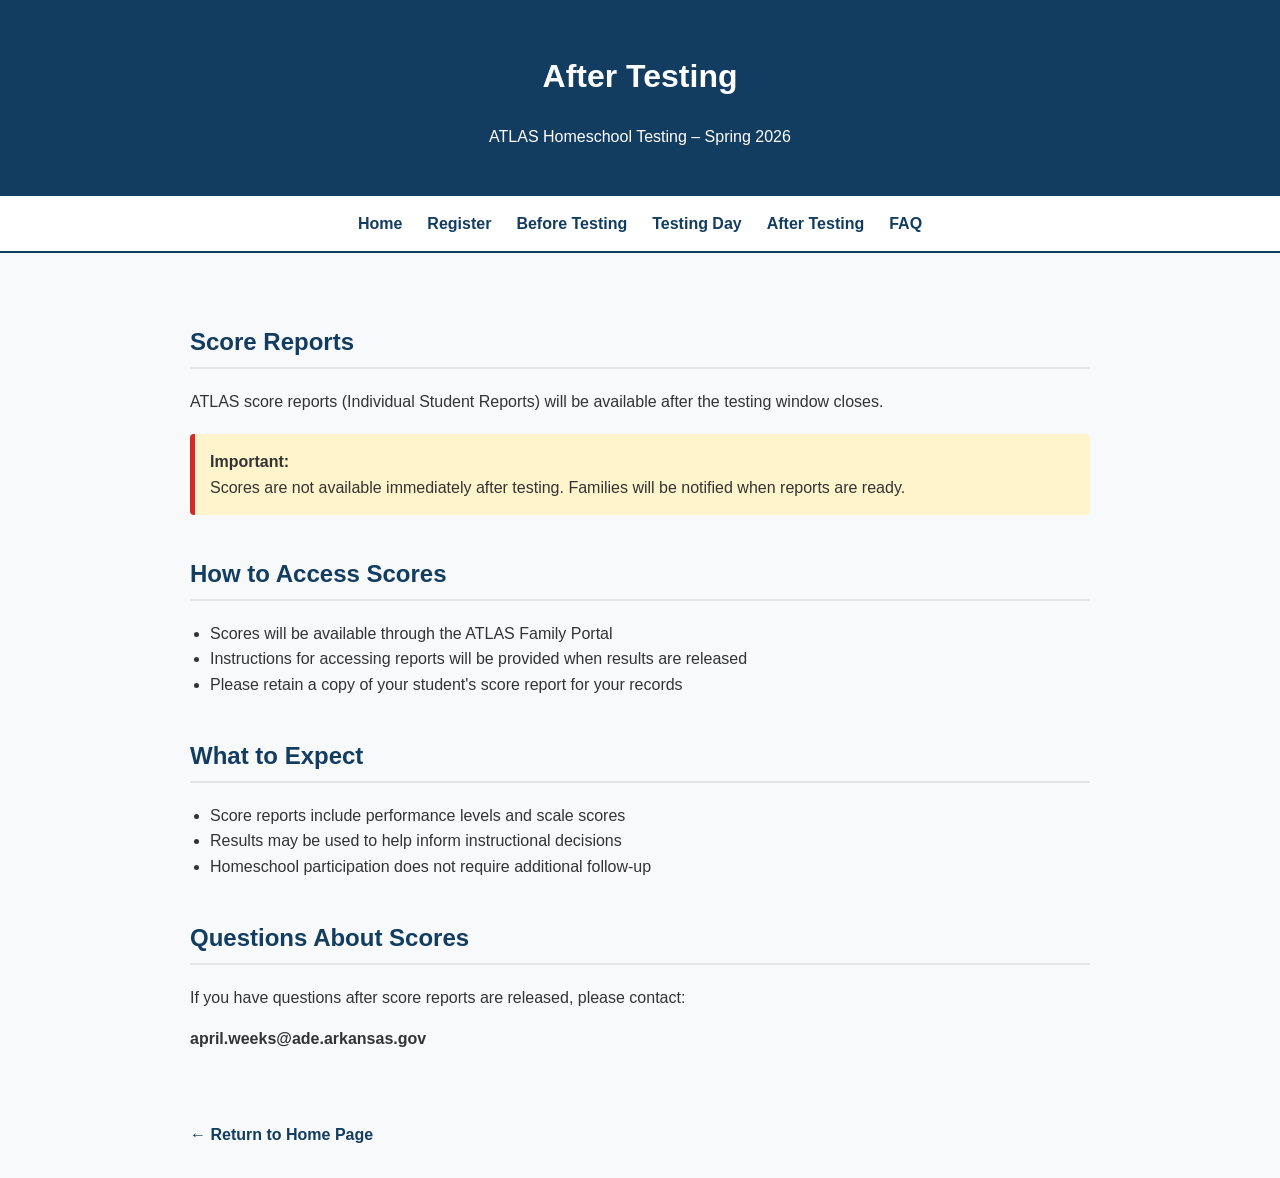
==== after-testing.html @ 2f300b44 "Update after-testing.html" ====
<!DOCTYPE html>
<html lang="en">
<head>
  <meta charset="UTF-8">
  <title>After Testing - ATLAS Homeschool Testing</title>

  <style>
    body {
      font-family: Arial, Helvetica, sans-serif;
      margin: 0;
      background-color: #f7f9fb;
      color: #333;
      line-height: 1.6;
    }

    header {
      background-color: #123c60;
      color: white;
      text-align: center;
      padding: 30px 20px;
    }

    .container {
      max-width: 900px;
      margin: auto;
      padding: 30px 20px;
    }

    h2 {
      color: #123c60;
      margin-top: 40px;
      border-bottom: 2px solid #e5e5e5;
      padding-bottom: 5px;
    }

    .alert {
      background-color: #fff4cc;
      border-left: 5px solid #d42927;
      padding: 15px;
      margin-top: 20px;
      border-radius: 4px;
    }

    ul {
      padding-left: 20px;
    }

    .container > div {
      margin-bottom: 40px;
    }

    a.back {
      display: inline-block;
      margin-top: 30px;
      color: #123c60;
      text-decoration: none;
      font-weight: bold;
    }

    a.back:hover {
      text-decoration: underline;
    }
    nav {
  background-color: white;
  display: flex;
  justify-content: center;
  gap: 25px;
  padding: 15px;
  border-bottom: 2px solid #123c60;
}

nav a {
  text-decoration: none;
  color: #123c60;
  font-weight: bold;
}

nav a:hover {
  color: #156f49;
}
  </style>
</head>

<body>

<header>
  <h1>After Testing</h1>
  <p>ATLAS Homeschool Testing – Spring 2026</p>
</header>
  
<nav>
  <a href="index.html">Home</a>
  <a href="registration.html">Register</a>
  <a href="before-testing.html">Before Testing</a>
  <a href="testing-day.html">Testing Day</a>
  <a href="after-testing.html" class="active">After Testing</a>
  <a href="faq.html">FAQ</a>
</nav>
  
<div class="container">

  <div>
    <h2>Score Reports</h2>
    <p>
      ATLAS score reports (Individual Student Reports) will be available after the testing window closes.
    </p>

    <div class="alert">
      <strong>Important:</strong><br>
      Scores are not available immediately after testing. Families will be notified when reports are ready.
    </div>
  </div>

  <div>
    <h2>How to Access Scores</h2>
    <ul>
      <li>Scores will be available through the ATLAS Family Portal</li>
      <li>Instructions for accessing reports will be provided when results are released</li>
      <li>Please retain a copy of your student's score report for your records</li>
    </ul>
  </div>

  <div>
    <h2>What to Expect</h2>
    <ul>
      <li>Score reports include performance levels and scale scores</li>
      <li>Results may be used to help inform instructional decisions</li>
      <li>Homeschool participation does not require additional follow-up</li>
    </ul>
  </div>

  <div>
    <h2>Questions About Scores</h2>
    <p>If you have questions after score reports are released, please contact:</p>
    <p><strong>april.weeks@ade.arkansas.gov</strong></p>
  </div>

  <a class="back" href="index.html">← Return to Home Page</a>

</div>

</body>
</html>
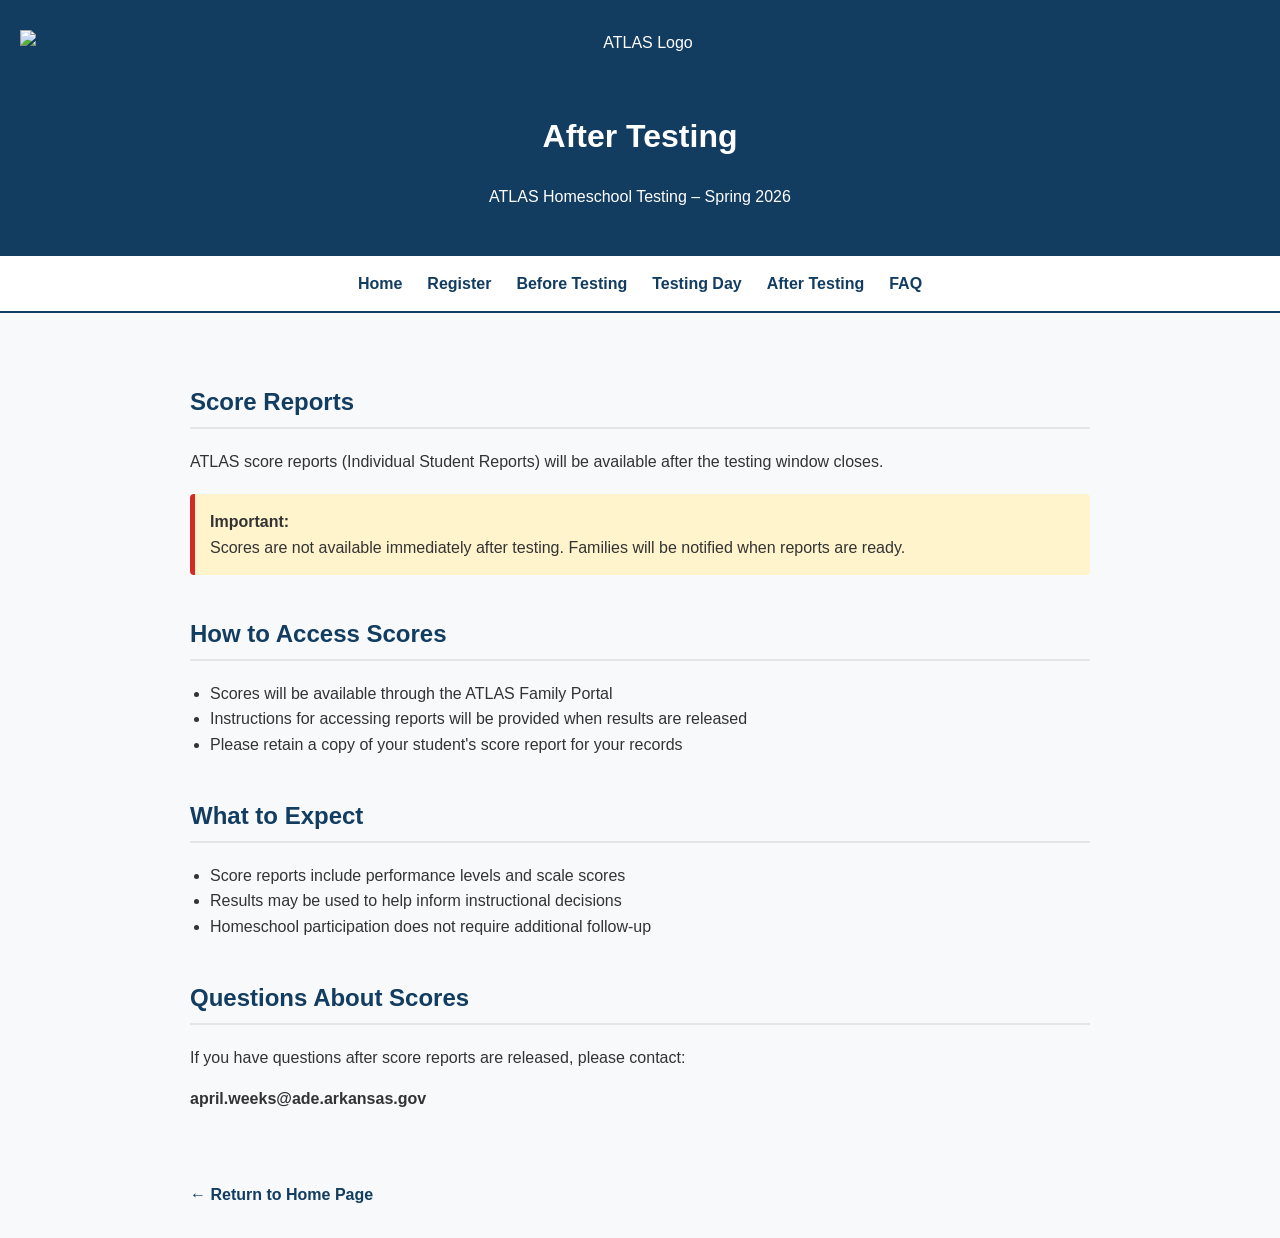
==== commit f14c6e10: "Update after-testing.html" ====
--- a/after-testing.html
+++ b/after-testing.html
@@ -84,6 +84,7 @@
 <body>
 
 <header>
+  <img src="atlas-logo.png" alt="ATLAS Logo" style="height:60px; display:block; margin:0 auto 10px;">
   <h1>After Testing</h1>
   <p>ATLAS Homeschool Testing – Spring 2026</p>
 </header>
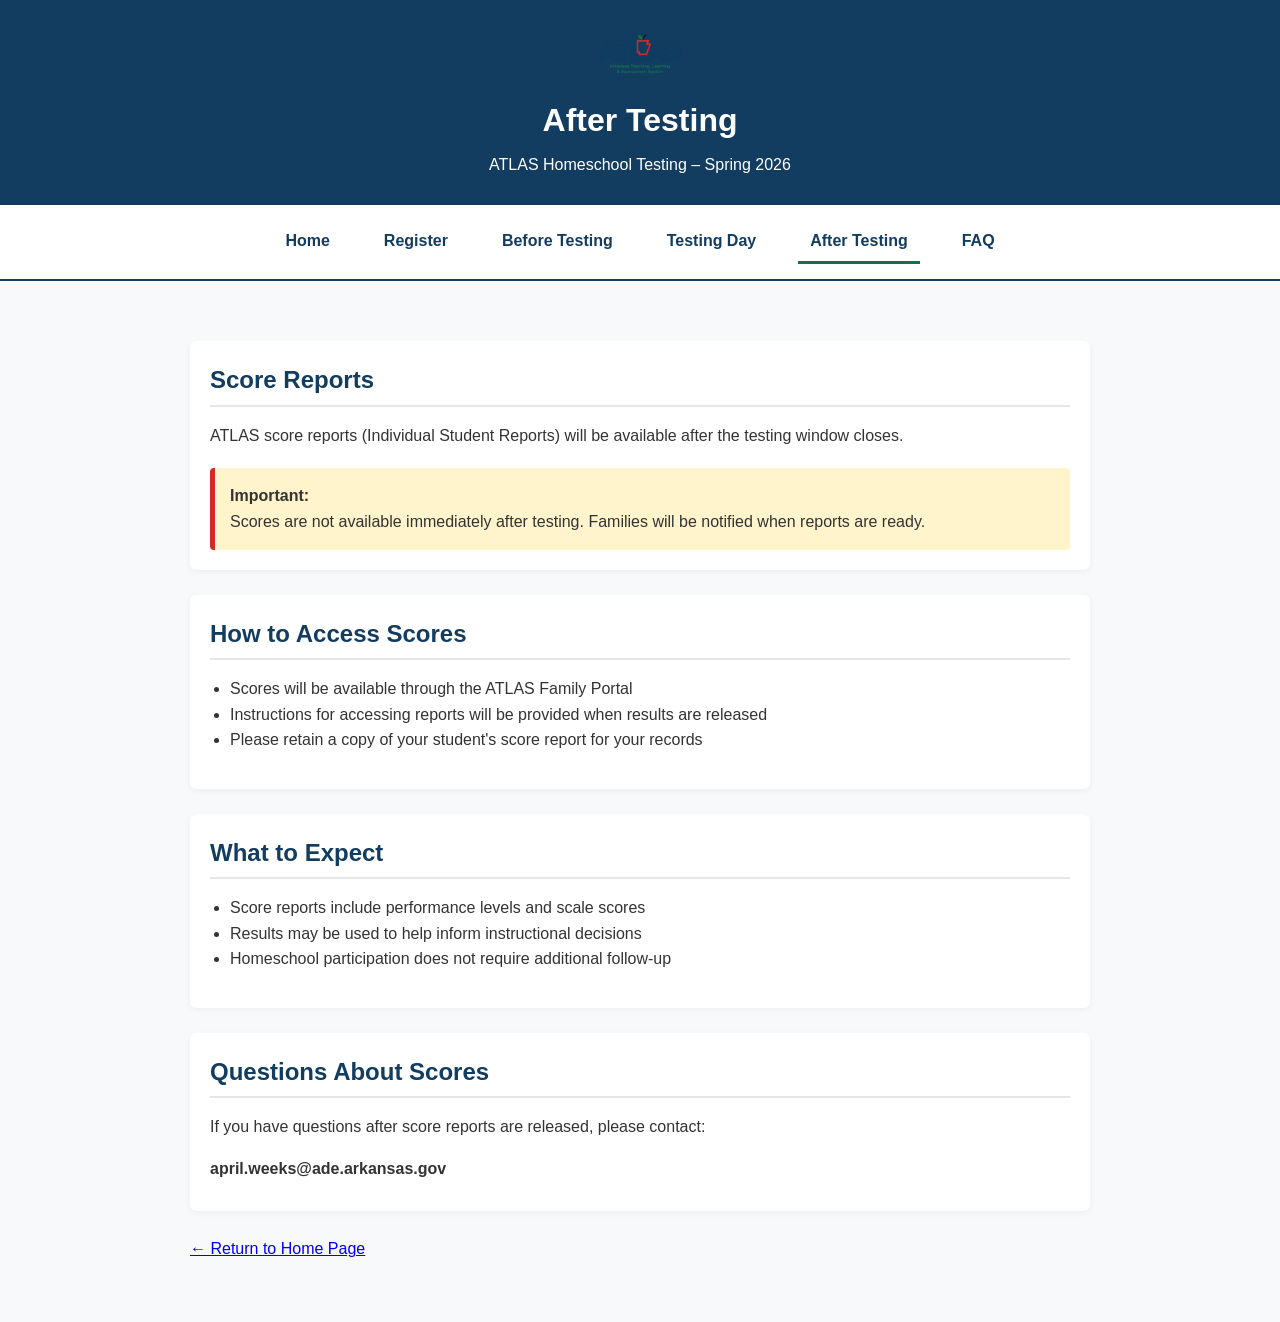
==== commit 3d59a3fa: "Update after-testing.html" ====
--- a/after-testing.html
+++ b/after-testing.html
@@ -4,67 +4,37 @@
   <meta charset="UTF-8">
   <title>After Testing - ATLAS Homeschool Testing</title>
 
-  <style>
-    body {
-      font-family: Arial, Helvetica, sans-serif;
-      margin: 0;
-      background-color: #f7f9fb;
-      color: #333;
-      line-height: 1.6;
-    }
-
-    header {
-      background-color: #123c60;
-      color: white;
-      text-align: center;
-      padding: 30px 20px;
-    }
-
-    .container {
-      max-width: 900px;
-      margin: auto;
-      padding: 30px 20px;
-    }
-
-    h2 {
-      color: #123c60;
-      margin-top: 40px;
-      border-bottom: 2px solid #e5e5e5;
-      padding-bottom: 5px;
-    }
-
-    .alert {
-      background-color: #fff4cc;
-      border-left: 5px solid #d42927;
-      padding: 15px;
-      margin-top: 20px;
-      border-radius: 4px;
-    }
-
-    ul {
-      padding-left: 20px;
-    }
-
-    .container > div {
-      margin-bottom: 40px;
-    }
-
-    a.back {
-      display: inline-block;
-      margin-top: 30px;
-      color: #123c60;
-      text-decoration: none;
-      font-weight: bold;
-    }
-
-    a.back:hover {
-      text-decoration: underline;
-    }
-    nav {
+    <style>
+body {
+    font-family: Arial, Helvetica, sans-serif;
+    margin: 0;
+    background-color: #f7f9fb;
+    color: #333;
+    line-height: 1.6;
+  }
+
+header {
+  background-color: #123c60;
+  color: white;
+  text-align: center;
+  padding: 25px 20px;
+}
+
+
+header h1 {
+  margin: 6px 0;
+}
+
+header p {
+  margin: 2px 0;
+}
+
+
+nav {
   background-color: white;
   display: flex;
   justify-content: center;
-  gap: 25px;
+  gap: 30px;
   padding: 15px;
   border-bottom: 2px solid #123c60;
 }
@@ -73,11 +43,115 @@
   text-decoration: none;
   color: #123c60;
   font-weight: bold;
+  padding-bottom: 5px;
+}
+
+nav a.active {
+  border-bottom: 3px solid #156f49;
 }
 
 nav a:hover {
   color: #156f49;
 }
+``
+
+.container {
+  max-width: 850px;       
+  margin: 30px auto;      
+  padding: 30px 20px;
+}
+
+  h2 {
+    color: #123c60;
+    margin-top: 40px;
+    border-bottom: 2px solid #e5e5e5;
+    padding-bottom: 5px;
+  }
+
+  .button {
+    display: inline-block;
+    background-color: #156f49;
+    color: white;
+    padding: 12px 22px;
+    margin-top: 10px;
+    text-decoration: none;
+    border-radius: 5px;
+    font-weight: bold;
+  }
+
+  .button:hover {
+    background-color: #0f5539;
+  }
+
+  .alert {
+    background-color: #fff4cc;
+    border-left: 5px solid #d42927;
+    padding: 15px;
+    margin-top: 20px;
+    border-radius: 4px;
+  }
+
+  footer {
+    text-align: center;
+    padding: 20px;
+    font-size: 14px;
+    color: #666;
+    margin-top: 40px;
+  }
+
+  ul {
+    padding-left: 20px;
+  }
+    
+
+.container > div {
+  background-color: white;
+  padding: 12px 20px 18px 20px;
+  border-radius: 6px;
+  box-shadow: 0 2px 6px rgba(0,0,0,0.05);
+  margin-bottom: 25px;   
+}
+
+.container {
+  max-width: 900px;
+  margin: 30px auto;
+  padding: 30px 20px;
+}
+
+h2 {
+  color: #123c60;
+  margin-top: 0;        
+  margin-bottom: 12px;
+  border-bottom: 2px solid #e5e5e5;
+  padding-bottom: 5px;
+}
+   
+p {
+  margin-bottom: 10px;
+}
+ 
+.alert p {
+  margin: 5px 0;
+}
+    nav a {
+  padding: 8px 12px;
+}
+
+nav a.active {
+  border-bottom: 3px solid #156f49;
+}
+.container > div {
+  background-color: white;
+  padding: 20px;
+  border-radius: 6px;
+  box-shadow: 0 2px 6px rgba(0,0,0,0.05);
+}
+
+header img {
+  height: 80px;
+  margin-bottom: 8px;
+}
+
   </style>
 </head>
 
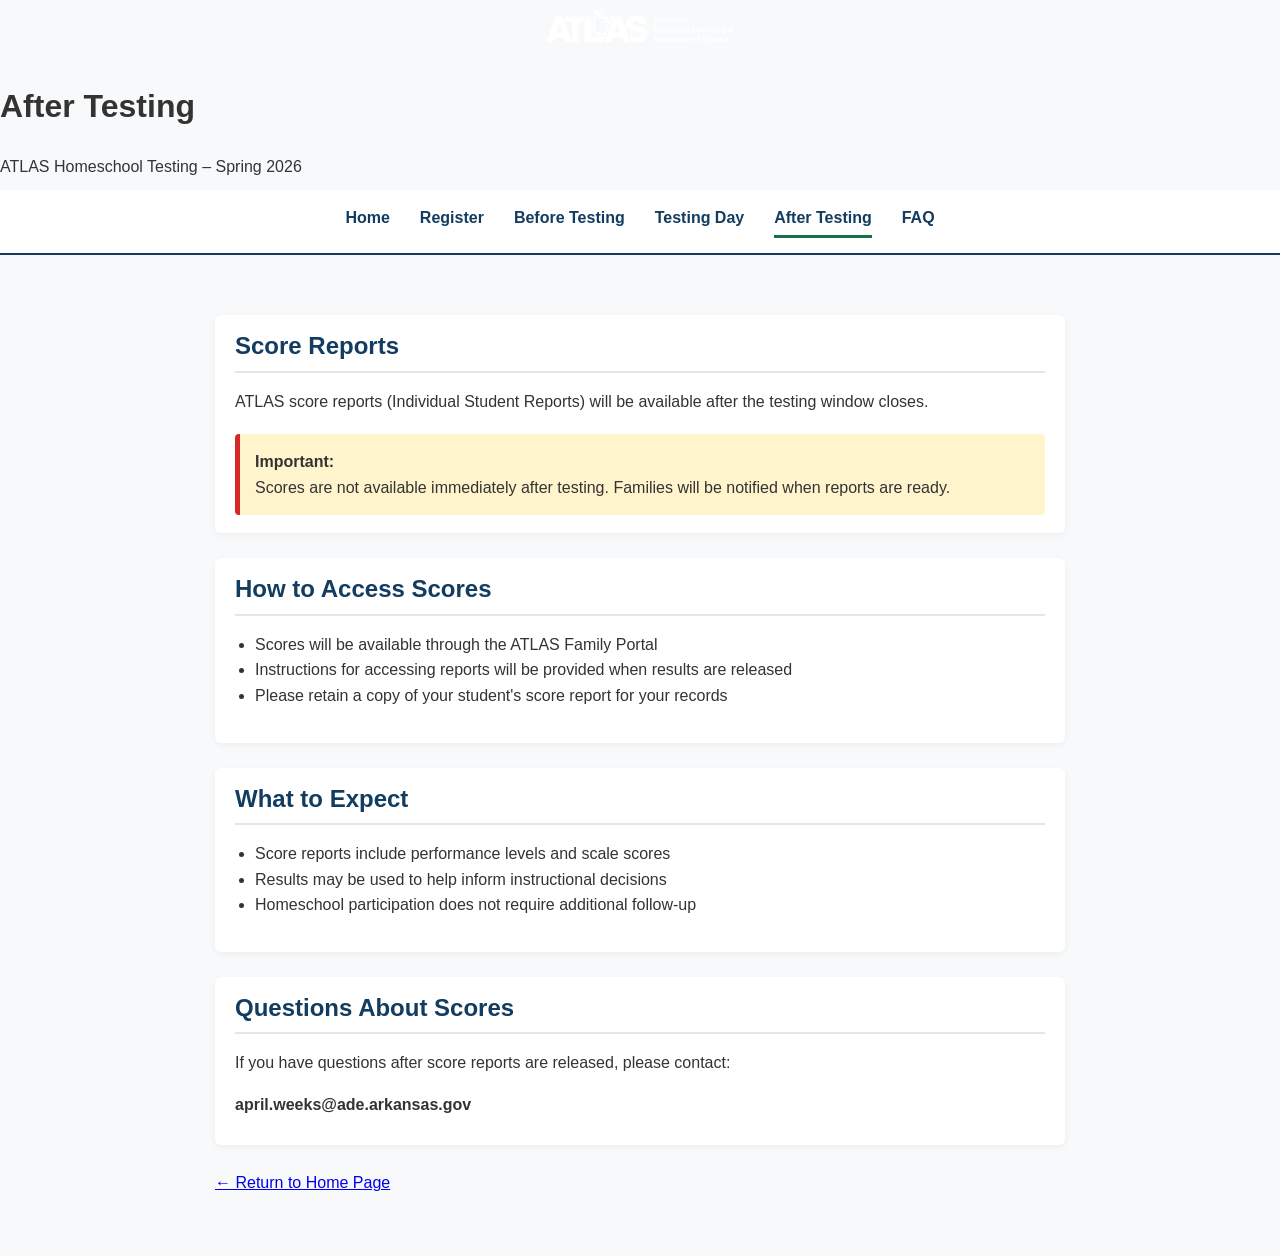
==== commit 05a26cac: "Update after-testing.html" ====
--- a/after-testing.html
+++ b/after-testing.html
@@ -6,30 +6,50 @@
 
     <style>
 body {
-    font-family: Arial, Helvetica, sans-serif;
-    margin: 0;
-    background-color: #f7f9fb;
-    color: #333;
-    line-height: 1.6;
-  }
-
-header {
+  font-family: Arial, Helvetica, sans-serif;
+  margin: 0;
+  background-color: #f7f9fb;
+  color: #333;
+  line-height: 1.6;
+}
+
+/* HEADER */
+.header-bar {
   background-color: #123c60;
   color: white;
+  display: flex;
+  align-items: center;
+  justify-content: center;
+  padding: 30px 20px;
+  position: relative;
+}
+
+.logo {
+  height: 85px;
+  position: absolute;
+  top: 50%;
+  transform: translateY(-50%);
+}
+
+.left-logo { left: 80px; }
+.right-logo { right: 80px; }
+
+.header-text {
   text-align: center;
-  padding: 25px 20px;
-}
-
-
-header h1 {
-  margin: 6px 0;
-}
-
-header p {
+  max-width: 600px;
+}
+
+.header-text h1 {
+  margin: 6px 0 4px 0;
+  font-size: 35px;
+}
+
+.header-text p {
   margin: 2px 0;
-}
-
-
+  font-size: 16px;
+}
+
+/* NAVIGATION */
 nav {
   background-color: white;
   display: flex;
@@ -53,105 +73,75 @@
 nav a:hover {
   color: #156f49;
 }
-``
-
+
+/* LAYOUT */
 .container {
-  max-width: 850px;       
-  margin: 30px auto;      
+  max-width: 850px;
+  margin: 30px auto;
   padding: 30px 20px;
 }
 
-  h2 {
-    color: #123c60;
-    margin-top: 40px;
-    border-bottom: 2px solid #e5e5e5;
-    padding-bottom: 5px;
-  }
-
-  .button {
-    display: inline-block;
-    background-color: #156f49;
-    color: white;
-    padding: 12px 22px;
-    margin-top: 10px;
-    text-decoration: none;
-    border-radius: 5px;
-    font-weight: bold;
-  }
-
-  .button:hover {
-    background-color: #0f5539;
-  }
-
-  .alert {
-    background-color: #fff4cc;
-    border-left: 5px solid #d42927;
-    padding: 15px;
-    margin-top: 20px;
-    border-radius: 4px;
-  }
-
-  footer {
-    text-align: center;
-    padding: 20px;
-    font-size: 14px;
-    color: #666;
-    margin-top: 40px;
-  }
-
-  ul {
-    padding-left: 20px;
-  }
-    
-
+/* CARDS */
 .container > div {
   background-color: white;
   padding: 12px 20px 18px 20px;
   border-radius: 6px;
   box-shadow: 0 2px 6px rgba(0,0,0,0.05);
-  margin-bottom: 25px;   
-}
-
-.container {
-  max-width: 900px;
-  margin: 30px auto;
-  padding: 30px 20px;
-}
-
+  margin-bottom: 25px;
+}
+
+/* CONTENT */
 h2 {
   color: #123c60;
-  margin-top: 0;        
+  margin-top: 0;
   margin-bottom: 12px;
   border-bottom: 2px solid #e5e5e5;
   padding-bottom: 5px;
 }
-   
+
 p {
   margin-bottom: 10px;
 }
- 
+
+ul {
+  padding-left: 20px;
+}
+
+.alert {
+  background-color: #fff4cc;
+  border-left: 5px solid #d42927;
+  padding: 15px;
+  margin-top: 20px;
+  border-radius: 4px;
+}
+
 .alert p {
   margin: 5px 0;
 }
-    nav a {
-  padding: 8px 12px;
-}
-
-nav a.active {
-  border-bottom: 3px solid #156f49;
-}
-.container > div {
-  background-color: white;
+
+.button {
+  display: inline-block;
+  background-color: #156f49;
+  color: white;
+  padding: 12px 22px;
+  margin-top: 10px;
+  text-decoration: none;
+  border-radius: 5px;
+  font-weight: bold;
+}
+
+.button:hover {
+  background-color: #0f5539;
+}
+
+/* FOOTER */
+footer {
+  text-align: center;
   padding: 20px;
-  border-radius: 6px;
-  box-shadow: 0 2px 6px rgba(0,0,0,0.05);
-}
-
-header img {
-  height: 80px;
-  margin-bottom: 8px;
-}
-
+  font-size: 14px;
+  color: #666;
+  margin-top: 40px;
+}
   </style>
 </head>
 
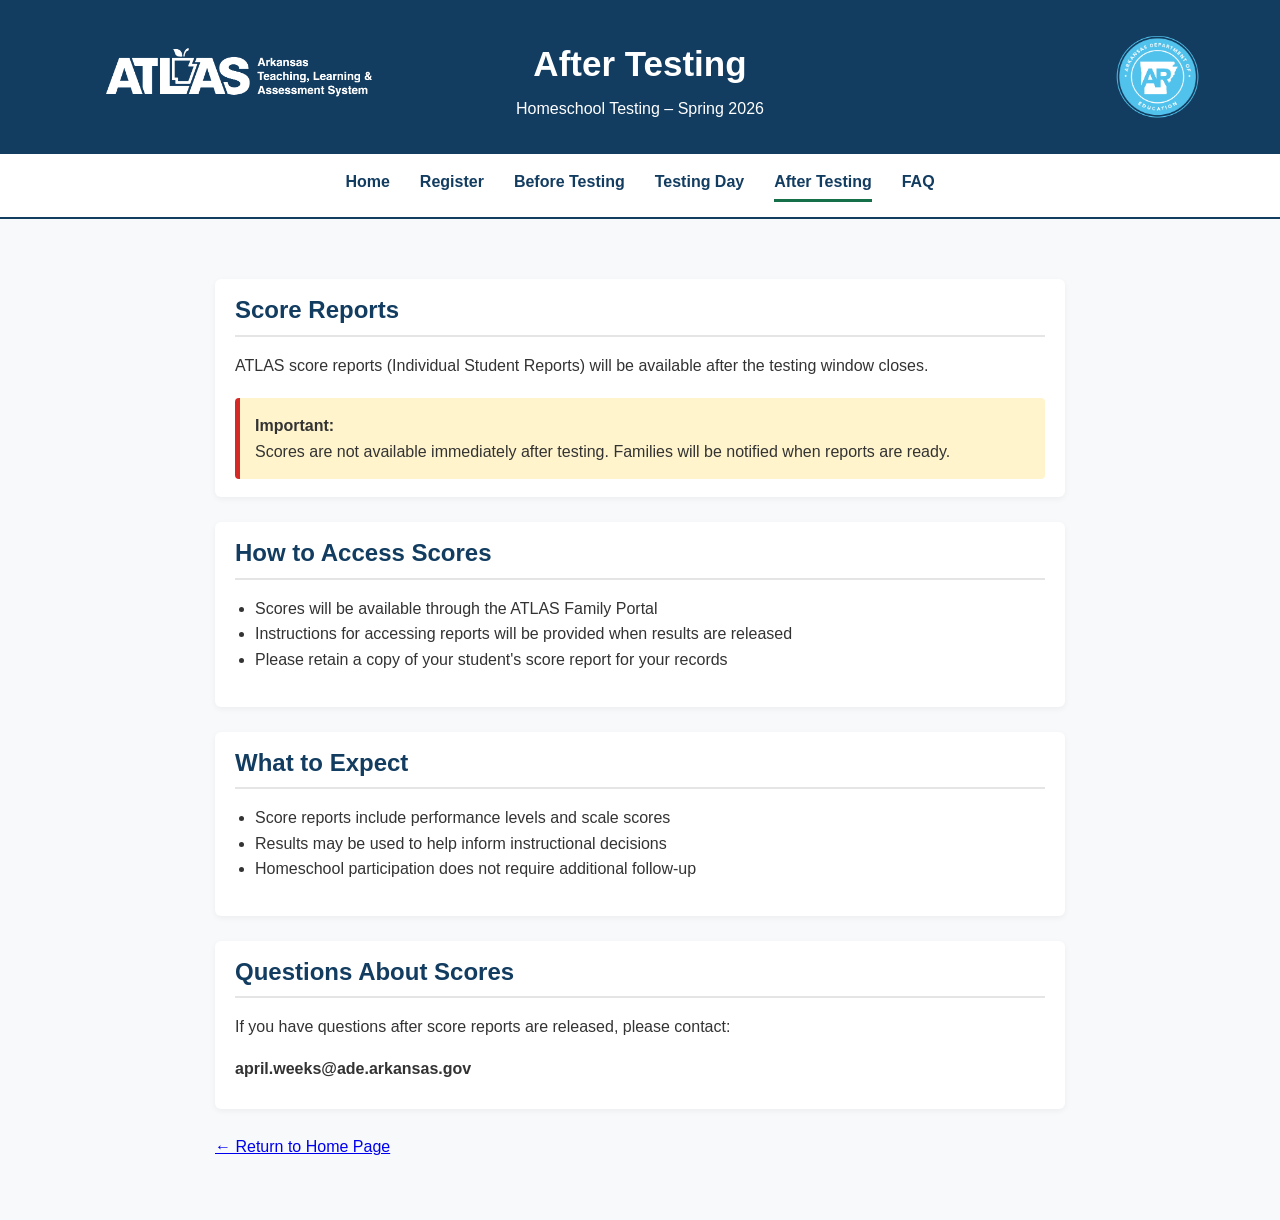
==== commit 714db635: "Update after-testing.html fix logo" ====
--- a/after-testing.html
+++ b/after-testing.html
@@ -147,11 +147,16 @@
 
 <body>
 
-<header>
-  <img src="atlas-logo.png" alt="ATLAS Logo" style="height:60px; display:block; margin:0 auto 10px;">
-  <h1>After Testing</h1>
-  <p>ATLAS Homeschool Testing – Spring 2026</p>
-</header>
+<header class="header-bar">
+  <img src="atlas-logo.png" class="logo left-logo">
+
+  <div class="header-text">
+    <h1>After Testing</h1>
+    <p>Homeschool Testing – Spring 2026</p>
+  </div>
+
+  <img src="ade-logo.png" class="logo right-logo">
+</header>   
   
 <nav>
   <a href="index.html">Home</a>
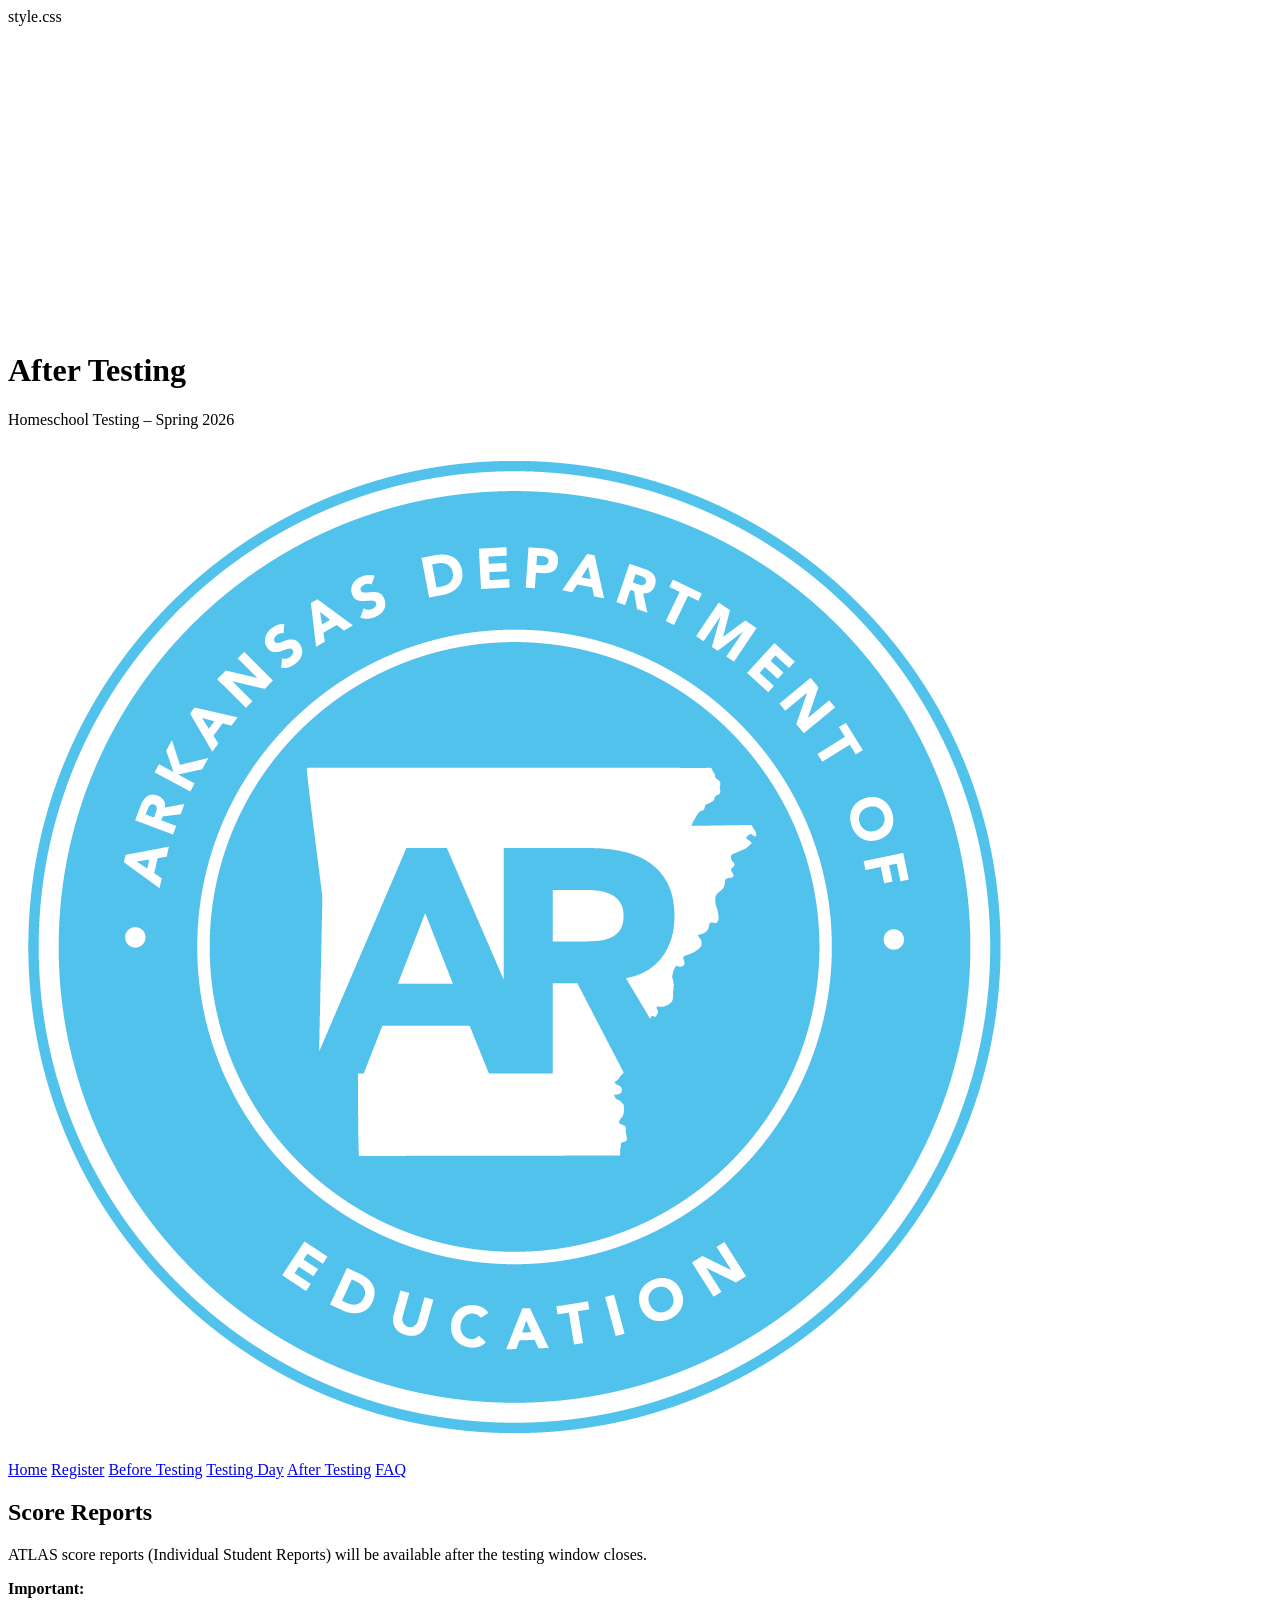
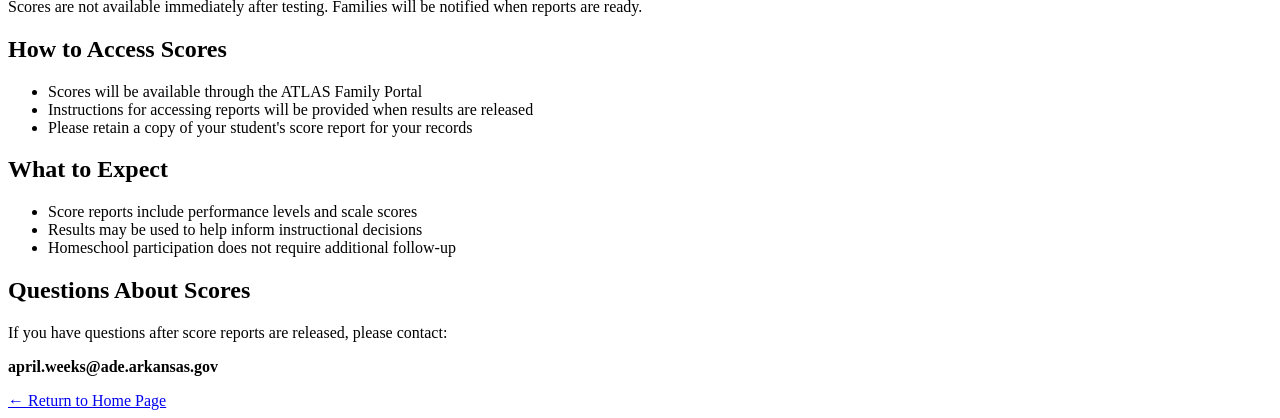
==== commit 200a2435: "Update after-testing.html" ====
--- a/after-testing.html
+++ b/after-testing.html
@@ -4,145 +4,7 @@
   <meta charset="UTF-8">
   <title>After Testing - ATLAS Homeschool Testing</title>
 
-    <style>
-body {
-  font-family: Arial, Helvetica, sans-serif;
-  margin: 0;
-  background-color: #f7f9fb;
-  color: #333;
-  line-height: 1.6;
-}
-
-/* HEADER */
-.header-bar {
-  background-color: #123c60;
-  color: white;
-  display: flex;
-  align-items: center;
-  justify-content: center;
-  padding: 30px 20px;
-  position: relative;
-}
-
-.logo {
-  height: 85px;
-  position: absolute;
-  top: 50%;
-  transform: translateY(-50%);
-}
-
-.left-logo { left: 80px; }
-.right-logo { right: 80px; }
-
-.header-text {
-  text-align: center;
-  max-width: 600px;
-}
-
-.header-text h1 {
-  margin: 6px 0 4px 0;
-  font-size: 35px;
-}
-
-.header-text p {
-  margin: 2px 0;
-  font-size: 16px;
-}
-
-/* NAVIGATION */
-nav {
-  background-color: white;
-  display: flex;
-  justify-content: center;
-  gap: 30px;
-  padding: 15px;
-  border-bottom: 2px solid #123c60;
-}
-
-nav a {
-  text-decoration: none;
-  color: #123c60;
-  font-weight: bold;
-  padding-bottom: 5px;
-}
-
-nav a.active {
-  border-bottom: 3px solid #156f49;
-}
-
-nav a:hover {
-  color: #156f49;
-}
-
-/* LAYOUT */
-.container {
-  max-width: 850px;
-  margin: 30px auto;
-  padding: 30px 20px;
-}
-
-/* CARDS */
-.container > div {
-  background-color: white;
-  padding: 12px 20px 18px 20px;
-  border-radius: 6px;
-  box-shadow: 0 2px 6px rgba(0,0,0,0.05);
-  margin-bottom: 25px;
-}
-
-/* CONTENT */
-h2 {
-  color: #123c60;
-  margin-top: 0;
-  margin-bottom: 12px;
-  border-bottom: 2px solid #e5e5e5;
-  padding-bottom: 5px;
-}
-
-p {
-  margin-bottom: 10px;
-}
-
-ul {
-  padding-left: 20px;
-}
-
-.alert {
-  background-color: #fff4cc;
-  border-left: 5px solid #d42927;
-  padding: 15px;
-  margin-top: 20px;
-  border-radius: 4px;
-}
-
-.alert p {
-  margin: 5px 0;
-}
-
-.button {
-  display: inline-block;
-  background-color: #156f49;
-  color: white;
-  padding: 12px 22px;
-  margin-top: 10px;
-  text-decoration: none;
-  border-radius: 5px;
-  font-weight: bold;
-}
-
-.button:hover {
-  background-color: #0f5539;
-}
-
-/* FOOTER */
-footer {
-  text-align: center;
-  padding: 20px;
-  font-size: 14px;
-  color: #666;
-  margin-top: 40px;
-}
-  </style>
+    style.css
 </head>
 
 <body>
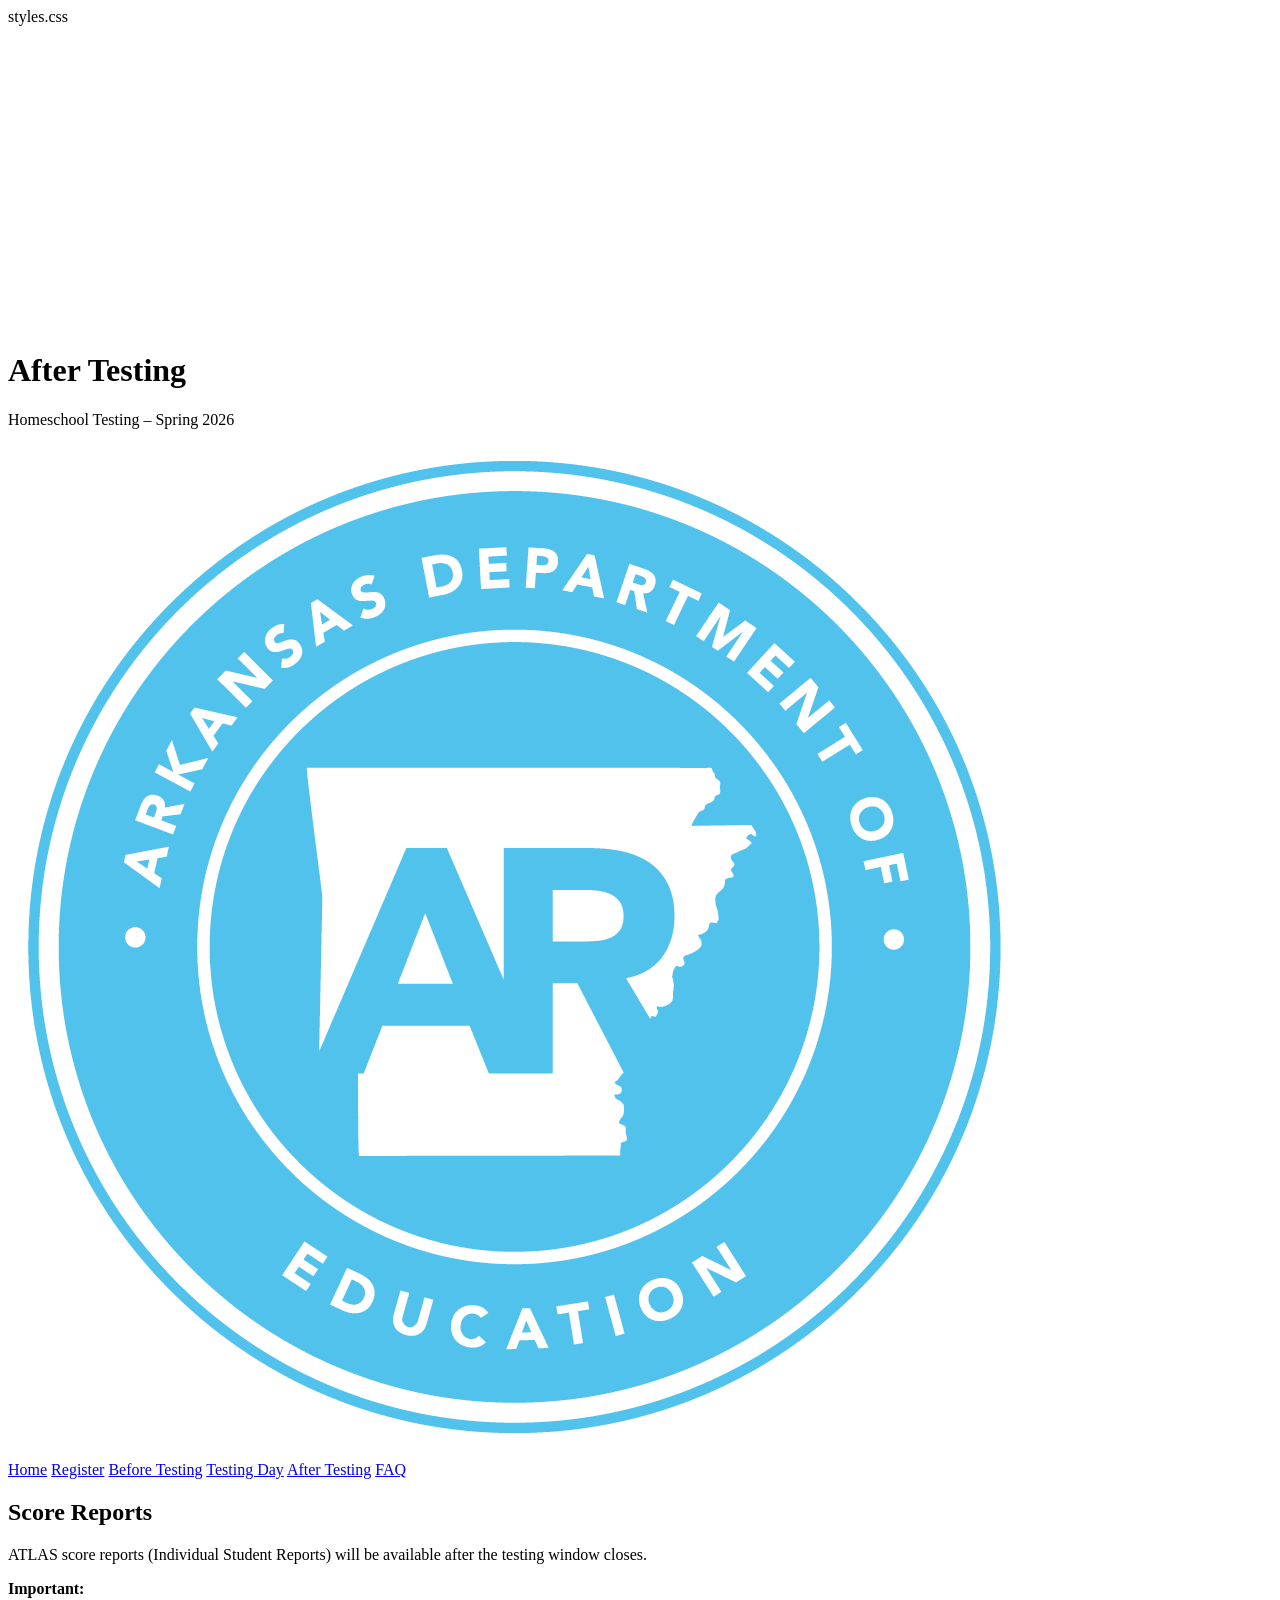
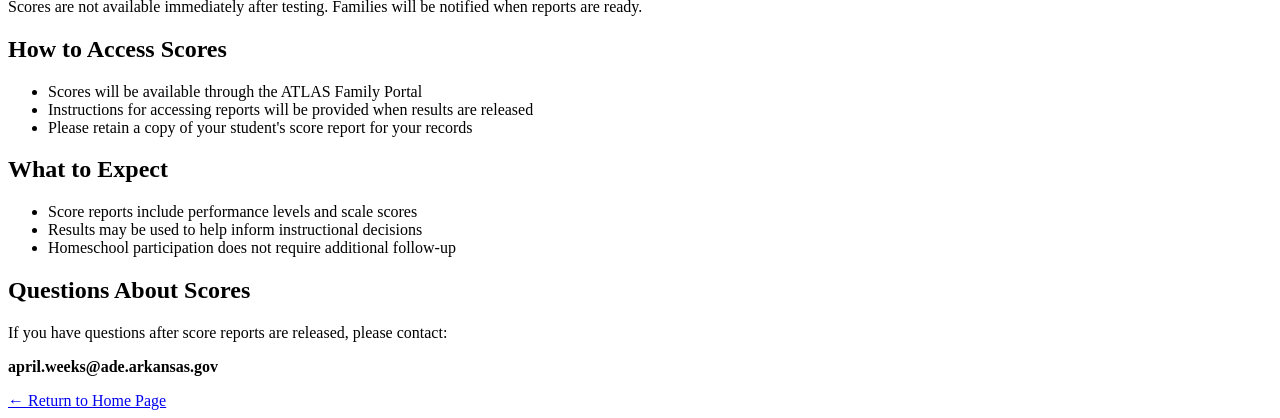
==== commit 579bec41: "Update after-testing.html" ====
--- a/after-testing.html
+++ b/after-testing.html
@@ -4,7 +4,7 @@
   <meta charset="UTF-8">
   <title>After Testing - ATLAS Homeschool Testing</title>
 
-    style.css
+    styles.css
 </head>
 
 <body>
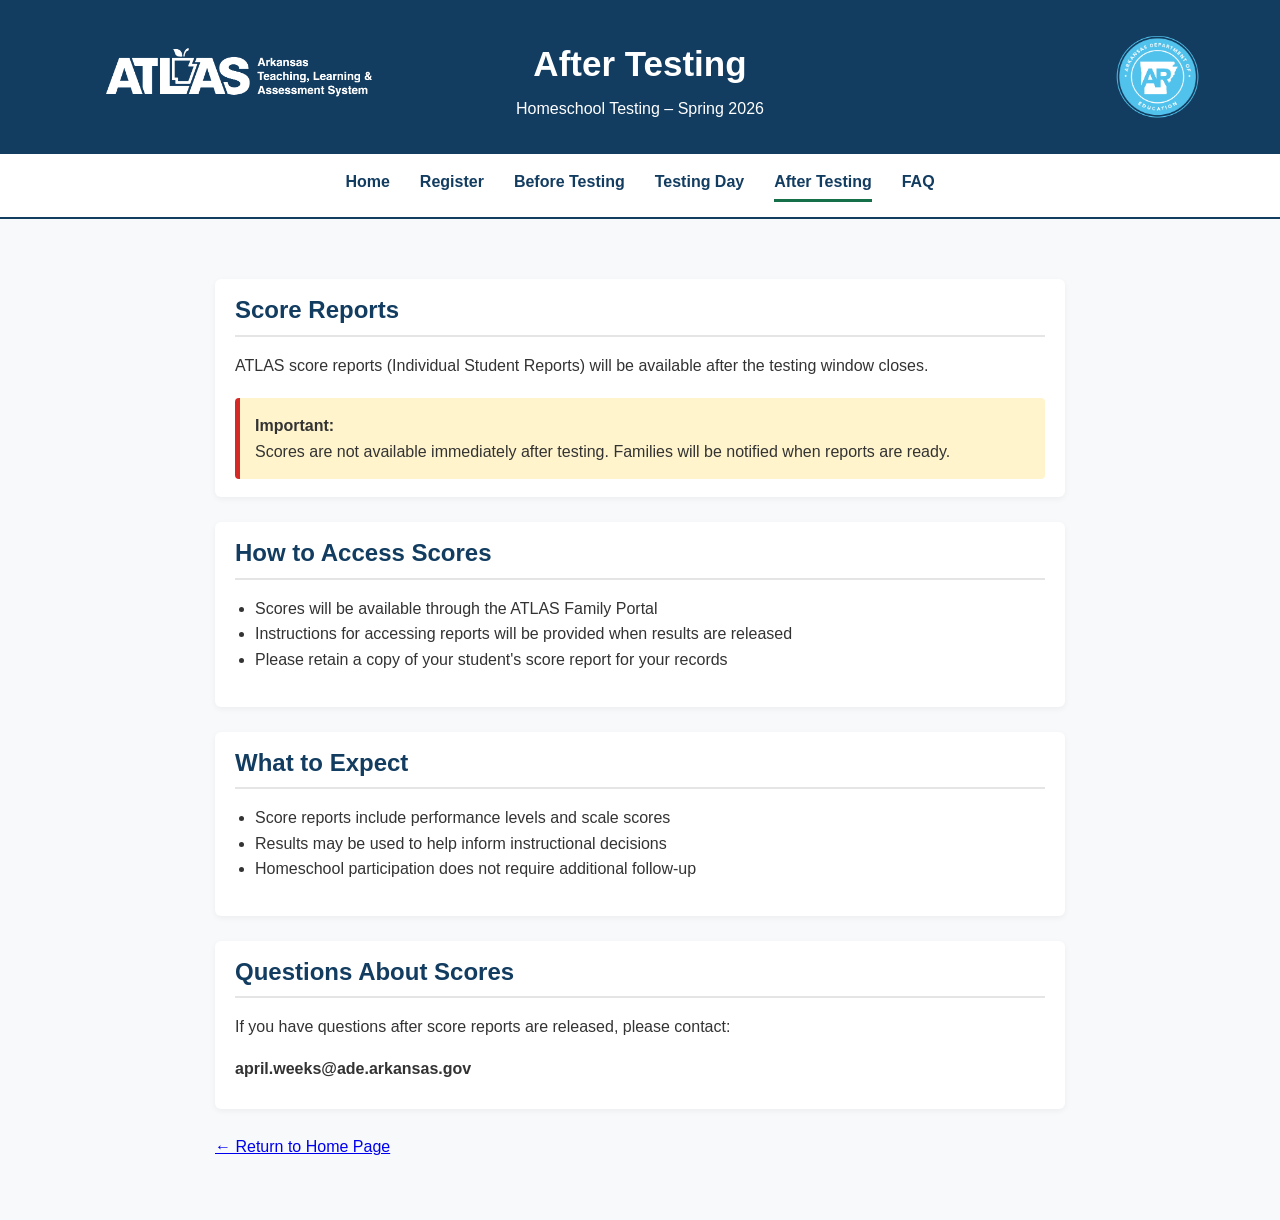
==== commit 49a2cb54: "Update after-testing.html" ====
--- a/after-testing.html
+++ b/after-testing.html
@@ -4,7 +4,7 @@
   <meta charset="UTF-8">
   <title>After Testing - ATLAS Homeschool Testing</title>
 
-    styles.css
+    <link rel="stylesheet" href="styles.css">
 </head>
 
 <body>
--- a/styles.css
+++ b/styles.css
@@ -0,0 +1,137 @@
+ body {
+  font-family: Arial, Helvetica, sans-serif;
+  margin: 0;
+  background-color: #f7f9fb;
+  color: #333;
+  line-height: 1.6;
+}
+
+/* HEADER */
+.header-bar {
+  background-color: #123c60;
+  color: white;
+  display: flex;
+  align-items: center;
+  justify-content: center;
+  padding: 30px 20px;
+  position: relative;
+}
+
+.logo {
+  height: 85px;
+  position: absolute;
+  top: 50%;
+  transform: translateY(-50%);
+}
+
+.left-logo { left: 80px; }
+.right-logo { right: 80px; }
+
+.header-text {
+  text-align: center;
+  max-width: 600px;
+}
+
+.header-text h1 {
+  margin: 6px 0 4px 0;
+  font-size: 35px;
+}
+
+.header-text p {
+  margin: 2px 0;
+  font-size: 16px;
+}
+
+/* NAVIGATION */
+nav {
+  background-color: white;
+  display: flex;
+  justify-content: center;
+  gap: 30px;
+  padding: 15px;
+  border-bottom: 2px solid #123c60;
+}
+
+nav a {
+  text-decoration: none;
+  color: #123c60;
+  font-weight: bold;
+  padding-bottom: 5px;
+}
+
+nav a.active {
+  border-bottom: 3px solid #156f49;
+}
+
+nav a:hover {
+  color: #156f49;
+}
+
+/* LAYOUT */
+.container {
+  max-width: 850px;
+  margin: 30px auto;
+  padding: 30px 20px;
+}
+
+/* CARDS */
+.container > div {
+  background-color: white;
+  padding: 12px 20px 18px 20px;
+  border-radius: 6px;
+  box-shadow: 0 2px 6px rgba(0,0,0,0.05);
+  margin-bottom: 25px;
+}
+
+/* CONTENT */
+h2 {
+  color: #123c60;
+  margin-top: 0;
+  margin-bottom: 12px;
+  border-bottom: 2px solid #e5e5e5;
+  padding-bottom: 5px;
+}
+
+p {
+  margin-bottom: 10px;
+}
+
+ul {
+  padding-left: 20px;
+}
+
+.alert {
+  background-color: #fff4cc;
+  border-left: 5px solid #d42927;
+  padding: 15px;
+  margin-top: 20px;
+  border-radius: 4px;
+}
+
+.alert p {
+  margin: 5px 0;
+}
+
+.button {
+  display: inline-block;
+  background-color: #156f49;
+  color: white;
+  padding: 12px 22px;
+  margin-top: 10px;
+  text-decoration: none;
+  border-radius: 5px;
+  font-weight: bold;
+}
+
+.button:hover {
+  background-color: #0f5539;
+}
+
+/* FOOTER */
+footer {
+  text-align: center;
+  padding: 20px;
+  font-size: 14px;
+  color: #666;
+  margin-top: 40px;
+}
